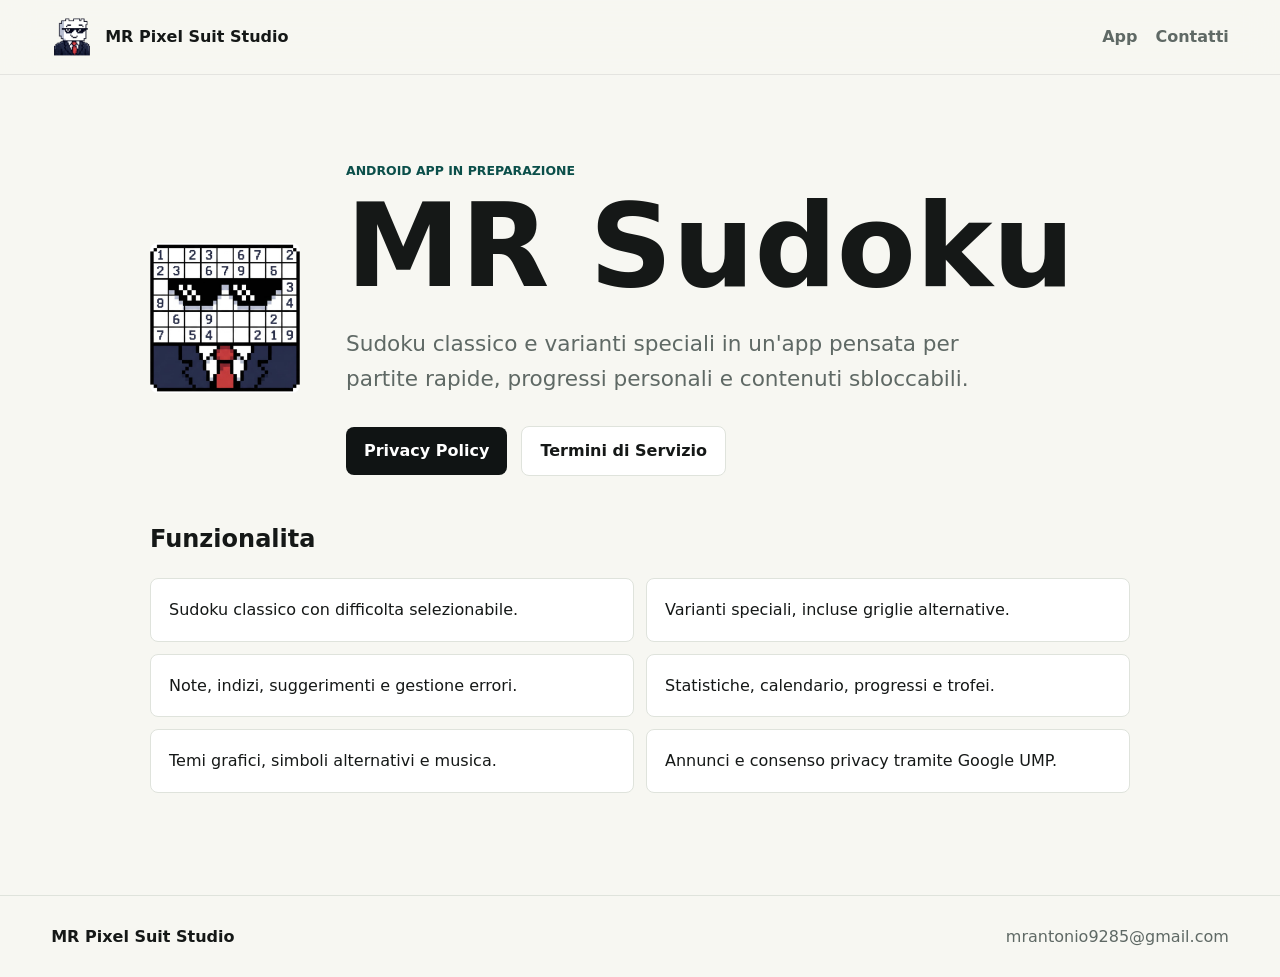
==== apps/mr-sudoku/index.html @ 6f8a1f6c "Create static studio website" ====
<!doctype html>
<html lang="it">
  <head>
    <meta charset="utf-8" />
    <meta name="viewport" content="width=device-width, initial-scale=1" />
    <title>MR Sudoku | MR Pixel Suit Studio</title>
    <meta
      name="description"
      content="MR Sudoku e' un'app Android in sviluppo per giocare a Sudoku classico e varianti speciali."
    />
    <link rel="icon" href="../../assets/mr-sudoku.svg" type="image/svg+xml" />
    <link rel="stylesheet" href="../../styles.css" />
  </head>
  <body>
    <header class="site-header">
      <a class="brand" href="../../">
        <img src="../../assets/mr-pixel-suit-studio.svg" alt="" />
        <span>MR Pixel Suit Studio</span>
      </a>
      <nav aria-label="Navigazione principale">
        <a href="../../#apps">App</a>
        <a href="mailto:mrantonio9285@gmail.com">Contatti</a>
      </nav>
    </header>

    <main class="app-detail">
      <section class="app-hero">
        <img src="../../assets/mr-sudoku.svg" alt="Logo MR Sudoku" />
        <div>
          <p class="eyebrow">Android app in preparazione</p>
          <h1>MR Sudoku</h1>
          <p class="hero-text">
            Sudoku classico e varianti speciali in un'app pensata per partite
            rapide, progressi personali e contenuti sbloccabili.
          </p>
          <div class="hero-actions">
            <a class="button primary" href="privacy.html">Privacy Policy</a>
            <a class="button secondary" href="terms.html">Termini di Servizio</a>
          </div>
        </div>
      </section>

      <section aria-label="Funzionalita principali">
        <h2>Funzionalita</h2>
        <ul class="feature-list">
          <li>Sudoku classico con difficolta selezionabile.</li>
          <li>Varianti speciali, incluse griglie alternative.</li>
          <li>Note, indizi, suggerimenti e gestione errori.</li>
          <li>Statistiche, calendario, progressi e trofei.</li>
          <li>Temi grafici, simboli alternativi e musica.</li>
          <li>Annunci e consenso privacy tramite Google UMP.</li>
        </ul>
      </section>
    </main>

    <footer class="site-footer">
      <p>MR Pixel Suit Studio</p>
      <a href="mailto:mrantonio9285@gmail.com">mrantonio9285@gmail.com</a>
    </footer>
  </body>
</html>
---- styles.css ----
:root {
  color-scheme: light;
  --bg: #f7f7f2;
  --surface: #ffffff;
  --surface-strong: #101414;
  --text: #151817;
  --muted: #5f6965;
  --line: #dfe3dc;
  --accent: #0f766e;
  --accent-dark: #0b4f4a;
  --gold: #d99b30;
  --coral: #d4553f;
  --shadow: 0 24px 70px rgba(20, 28, 28, 0.12);
}

* {
  box-sizing: border-box;
}

html {
  scroll-behavior: smooth;
}

body {
  margin: 0;
  background: var(--bg);
  color: var(--text);
  font-family:
    Inter, ui-sans-serif, system-ui, -apple-system, BlinkMacSystemFont, "Segoe UI",
    sans-serif;
  line-height: 1.6;
}

a {
  color: inherit;
  text-decoration: none;
}

.site-header {
  position: sticky;
  top: 0;
  z-index: 10;
  display: flex;
  align-items: center;
  justify-content: space-between;
  gap: 24px;
  padding: 16px clamp(18px, 4vw, 56px);
  background: rgba(247, 247, 242, 0.86);
  border-bottom: 1px solid rgba(20, 24, 23, 0.08);
  backdrop-filter: blur(18px);
}

.brand {
  display: inline-flex;
  align-items: center;
  gap: 12px;
  min-width: 0;
  font-weight: 800;
}

.brand img {
  width: 42px;
  height: 42px;
  flex: 0 0 auto;
}

.brand span {
  overflow-wrap: anywhere;
}

nav {
  display: flex;
  gap: 18px;
  color: var(--muted);
  font-weight: 700;
}

nav a:hover,
.text-link:hover {
  color: var(--accent-dark);
}

main {
  overflow: hidden;
}

.hero {
  display: grid;
  grid-template-columns: minmax(0, 1.08fr) minmax(280px, 0.92fr);
  align-items: center;
  gap: clamp(28px, 6vw, 88px);
  min-height: calc(100svh - 74px);
  padding: clamp(48px, 8vw, 96px) clamp(18px, 6vw, 88px) 44px;
}

.hero-copy {
  max-width: 760px;
}

.eyebrow,
.app-status {
  margin: 0 0 12px;
  color: var(--accent-dark);
  font-size: 0.78rem;
  font-weight: 900;
  letter-spacing: 0;
  text-transform: uppercase;
}

h1,
h2,
h3,
p {
  overflow-wrap: anywhere;
}

h1 {
  margin: 0;
  font-size: clamp(3.2rem, 9vw, 7.6rem);
  line-height: 0.92;
  letter-spacing: 0;
}

.hero-text {
  max-width: 680px;
  margin: 28px 0 0;
  color: var(--muted);
  font-size: clamp(1.05rem, 2.2vw, 1.35rem);
}

.hero-actions,
.app-links {
  display: flex;
  flex-wrap: wrap;
  align-items: center;
  gap: 14px;
  margin-top: 30px;
}

.button {
  display: inline-flex;
  min-height: 46px;
  align-items: center;
  justify-content: center;
  border-radius: 8px;
  padding: 11px 18px;
  font-weight: 850;
}

.button.primary {
  background: var(--surface-strong);
  color: #ffffff;
}

.button.secondary {
  border: 1px solid var(--line);
  background: var(--surface);
}

.hero-visual {
  position: relative;
  display: grid;
  place-items: center;
  min-height: 360px;
}

.hero-visual::before {
  position: absolute;
  inset: 8% 4% 0;
  content: "";
  background:
    linear-gradient(135deg, rgba(15, 118, 110, 0.22), rgba(217, 155, 48, 0.18)),
    var(--surface);
  border: 1px solid rgba(20, 24, 23, 0.08);
  border-radius: 8px;
  transform: rotate(-4deg);
  box-shadow: var(--shadow);
}

.hero-visual img {
  position: relative;
  width: min(78vw, 430px);
  max-width: 100%;
  filter: drop-shadow(0 26px 38px rgba(17, 24, 24, 0.18));
}

.intro {
  display: grid;
  grid-template-columns: repeat(2, minmax(0, 1fr));
  gap: 1px;
  margin: 0 clamp(18px, 6vw, 88px);
  border: 1px solid var(--line);
  background: var(--line);
}

.intro > div {
  background: var(--surface);
  padding: clamp(24px, 4vw, 42px);
}

.metric {
  color: var(--coral);
  font-weight: 950;
}

.intro h2,
.section-heading h2,
.legal h1 {
  margin: 8px 0 12px;
  font-size: clamp(1.8rem, 4vw, 3.4rem);
  line-height: 1.05;
}

.intro p,
.app-content p,
.legal p,
.legal li {
  color: var(--muted);
}

.apps-section {
  padding: clamp(64px, 10vw, 112px) clamp(18px, 6vw, 88px);
}

.section-heading {
  max-width: 760px;
  margin-bottom: 26px;
}

.app-card {
  display: grid;
  grid-template-columns: 180px minmax(0, 1fr);
  gap: clamp(24px, 5vw, 56px);
  align-items: center;
  max-width: 980px;
  background: var(--surface);
  border: 1px solid var(--line);
  border-radius: 8px;
  padding: clamp(22px, 4vw, 44px);
  box-shadow: var(--shadow);
}

.app-icon {
  display: grid;
  place-items: center;
  aspect-ratio: 1;
  background: #eff2ea;
  border-radius: 8px;
}

.app-icon img {
  width: 78%;
}

.app-content h3 {
  margin: 0;
  font-size: clamp(2rem, 4vw, 4rem);
  line-height: 1;
}

.text-link {
  color: var(--accent);
  font-weight: 850;
}

.site-footer {
  display: flex;
  justify-content: space-between;
  gap: 18px;
  padding: 28px clamp(18px, 4vw, 56px);
  color: var(--muted);
  border-top: 1px solid var(--line);
}

.site-footer p {
  margin: 0;
  color: var(--text);
  font-weight: 800;
}

.app-detail,
.legal {
  width: min(980px, calc(100% - 36px));
  margin: 0 auto;
  padding: clamp(44px, 8vw, 86px) 0;
}

.app-hero {
  display: grid;
  grid-template-columns: 150px minmax(0, 1fr);
  gap: clamp(22px, 5vw, 46px);
  align-items: center;
  margin-bottom: 44px;
}

.app-hero img {
  width: 150px;
  border-radius: 8px;
  background: var(--surface);
}

.feature-list {
  display: grid;
  grid-template-columns: repeat(2, minmax(0, 1fr));
  gap: 12px;
  padding: 0;
  list-style: none;
}

.feature-list li,
.legal-card {
  background: var(--surface);
  border: 1px solid var(--line);
  border-radius: 8px;
  padding: 18px;
}

.legal {
  max-width: 860px;
}

.legal-card h2 {
  margin-top: 30px;
  color: var(--text);
}

.legal-card a {
  color: var(--accent-dark);
  font-weight: 850;
}

@media (max-width: 760px) {
  .site-header,
  .site-footer {
    align-items: flex-start;
    flex-direction: column;
  }

  .hero,
  .intro,
  .app-card,
  .app-hero,
  .feature-list {
    grid-template-columns: 1fr;
  }

  .hero {
    min-height: auto;
  }

  .hero-visual {
    min-height: 260px;
  }

  .app-card {
    gap: 22px;
  }

  .app-icon {
    width: min(180px, 60vw);
  }
}
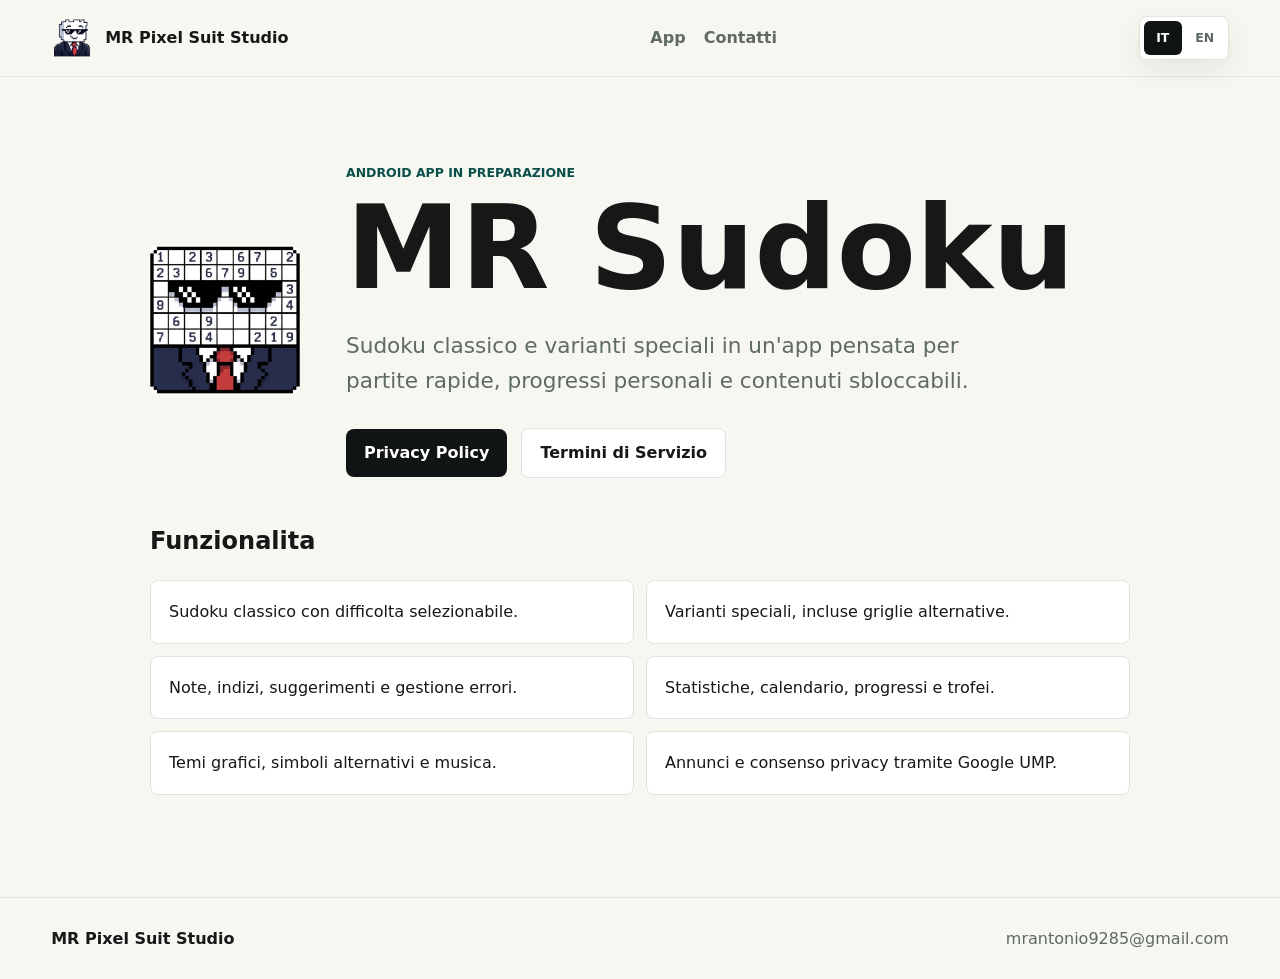
==== commit 840375cc: "Add English site version" ====
--- a/apps/mr-sudoku/index.html
+++ b/apps/mr-sudoku/index.html
@@ -21,6 +21,10 @@
         <a href="../../#apps">App</a>
         <a href="mailto:mrantonio9285@gmail.com">Contatti</a>
       </nav>
+      <div class="language-switcher" aria-label="Selettore lingua">
+        <span aria-current="page">IT</span>
+        <a href="../../en/apps/mr-sudoku/" lang="en">EN</a>
+      </div>
     </header>
 
     <main class="app-detail">
@@ -59,4 +63,3 @@
     </footer>
   </body>
 </html>
-
--- a/styles.css
+++ b/styles.css
@@ -80,6 +80,42 @@
   color: var(--accent-dark);
 }
 
+.language-switcher {
+  display: inline-flex;
+  align-items: center;
+  gap: 4px;
+  padding: 4px;
+  background: var(--surface);
+  border: 1px solid var(--line);
+  border-radius: 8px;
+  box-shadow: 0 10px 28px rgba(20, 28, 28, 0.08);
+}
+
+.language-switcher a,
+.language-switcher span {
+  display: inline-flex;
+  min-width: 38px;
+  min-height: 34px;
+  align-items: center;
+  justify-content: center;
+  border-radius: 6px;
+  font-size: 0.78rem;
+  font-weight: 900;
+}
+
+.language-switcher span {
+  background: var(--surface-strong);
+  color: #ffffff;
+}
+
+.language-switcher a {
+  color: var(--muted);
+}
+
+.language-switcher a:hover {
+  color: var(--accent-dark);
+}
+
 main {
   overflow: hidden;
 }
@@ -336,6 +372,10 @@
     flex-direction: column;
   }
 
+  .site-header {
+    gap: 14px;
+  }
+
   .hero,
   .intro,
   .app-card,
@@ -360,4 +400,3 @@
     width: min(180px, 60vw);
   }
 }
-
